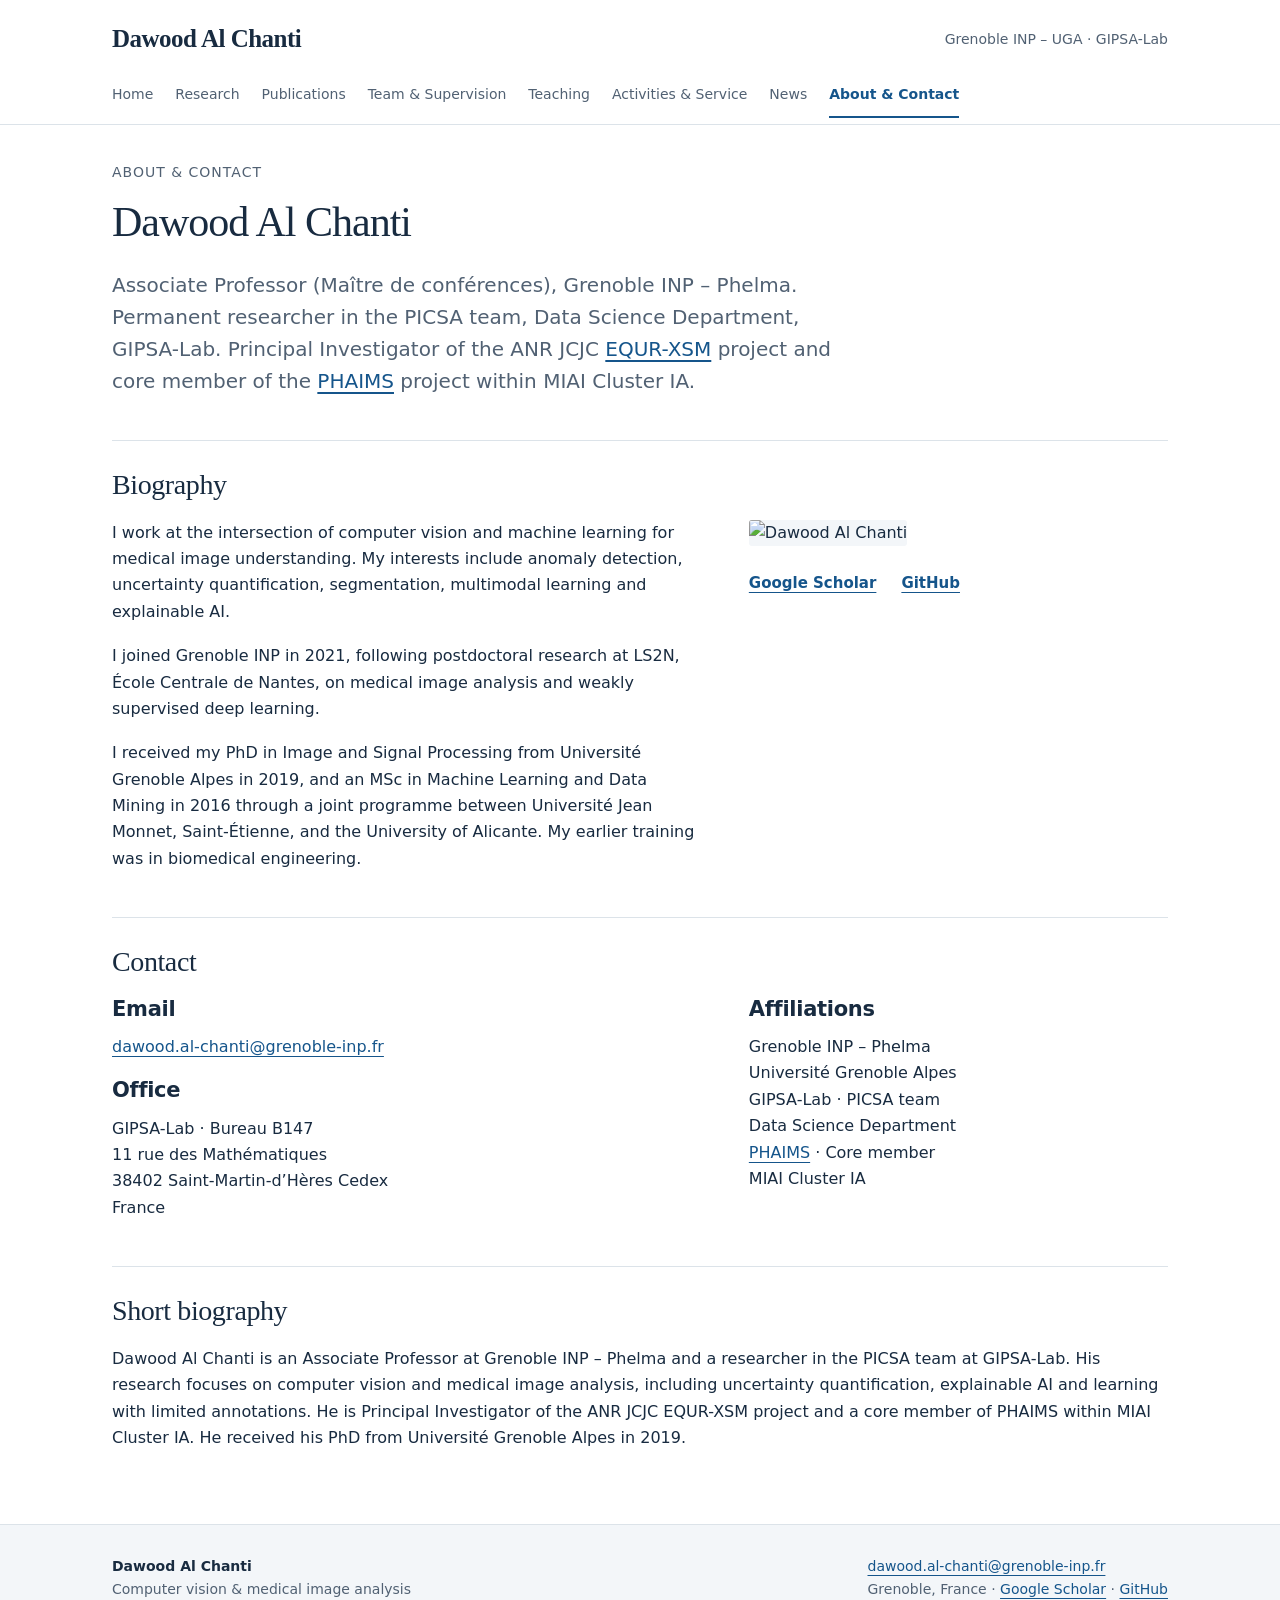
==== about.html @ 9ebe5f8f "Publish approved light academic design and improve access to papers and news" ====
<!doctype html>
<html lang="en"><head><meta charset="utf-8"><meta name="viewport" content="width=device-width,initial-scale=1"><title>About &amp; contact | Dawood Al Chanti</title><meta name="description" content="Biography and professional contact information for Dawood Al Chanti, Associate Professor at Grenoble INP – Phelma."><meta name="theme-color" content="#122439"><link rel="stylesheet" href="assets/style.css?v=20260922-1"><script type="application/ld+json">{"@context": "https://schema.org", "@type": "Person", "name": "Dawood Al Chanti", "jobTitle": "Associate Professor", "affiliation": {"@type": "Organization", "name": "Grenoble INP \u2013 Phelma / GIPSA-Lab"}, "sameAs": ["https://scholar.google.fr/citations?user=osXo54QAAAAJ&hl=en", "https://github.com/DawoodChanti"]}</script><link rel="canonical" href="https://dawoodchanti.github.io/about.html"></head><body><a class="skip" href="#main">Skip to content</a><header><div class="wrap mast"><a class="brand" href="index.html">Dawood Al Chanti</a><span class="affiliation">Grenoble INP – UGA · GIPSA-Lab</span></div><nav class="wrap main-nav" aria-label="Main navigation"><a href="index.html">Home</a><a href="research.html">Research</a><a href="publications.html">Publications</a><a href="people.html">Team &amp; Supervision</a><a href="teaching.html">Teaching</a><a href="service.html">Activities &amp; Service</a><a href="news.html">News</a><a href="about.html" aria-current="page">About &amp; Contact</a></nav></header><main tabindex="-1" id="main" class="wrap"><div class="page-head"><p class="eyebrow">About &amp; contact</p><h1>Dawood Al Chanti</h1><p class="lead">Associate Professor (Maître de conférences), Grenoble INP – Phelma. Permanent researcher in the PICSA team, Data Science Department, GIPSA-Lab. Principal Investigator of the ANR JCJC <a href="https://dawoodchanti.github.io/anr-jcjc-equr-xsm/index.html">EQUR-XSM</a> project and core member of the <a href="https://miai-cluster.univ-grenoble-alpes.fr/chairs-/phaims-physics-aware-ai-for-imaging-science-from-space-to-atoms-1641665.kjsp?RH=1697728359000">PHAIMS</a> project within MIAI Cluster IA.</p></div><section class="section"><div class="section-head"><h2>Biography</h2></div><div class="two-col"><div><p>I work at the intersection of computer vision and machine learning for medical image understanding. My interests include anomaly detection, uncertainty quantification, segmentation, multimodal learning and explainable AI.</p><p>I joined Grenoble INP in 2021, following postdoctoral research at LS2N, École Centrale de Nantes, on medical image analysis and weakly supervised deep learning.</p><p>I received my PhD in Image and Signal Processing from Université Grenoble Alpes in 2019, and an MSc in Machine Learning and Data Mining in 2016 through a joint programme between Université Jean Monnet, Saint-Étienne, and the University of Alicante. My earlier training was in biomedical engineering.</p></div><div><img class="portrait" src="assets/portrait.jpg" alt="Dawood Al Chanti" width="210" height="250"><div class="links"><a href="https://scholar.google.fr/citations?user=osXo54QAAAAJ&amp;hl=en">Google Scholar</a><a href="https://github.com/DawoodChanti">GitHub</a></div></div></div></section><section class="section"><div class="section-head"><h2>Contact</h2></div><div class="two-col"><div><h3>Email</h3><p><a href="mailto:dawood.al-chanti@grenoble-inp.fr">dawood.al-chanti@grenoble-inp.fr</a></p><h3>Office</h3><p>GIPSA-Lab · Bureau B147<br>11 rue des Mathématiques<br>38402 Saint-Martin-d’Hères Cedex<br>France</p></div><div><h3>Affiliations</h3><p>Grenoble INP – Phelma<br>Université Grenoble Alpes<br>GIPSA-Lab · PICSA team<br>Data Science Department<br><a href="https://miai-cluster.univ-grenoble-alpes.fr/chairs-/phaims-physics-aware-ai-for-imaging-science-from-space-to-atoms-1641665.kjsp?RH=1697728359000">PHAIMS</a> · Core member<br>MIAI Cluster IA</p></div></div></section><section class="section" id="short-bio"><div class="section-head"><h2>Short biography</h2></div><p>Dawood Al Chanti is an Associate Professor at Grenoble INP – Phelma and a researcher in the PICSA team at GIPSA-Lab. His research focuses on computer vision and medical image analysis, including uncertainty quantification, explainable AI and learning with limited annotations. He is Principal Investigator of the ANR JCJC EQUR-XSM project and a core member of PHAIMS within MIAI Cluster IA. He received his PhD from Université Grenoble Alpes in 2019.</p></section></main><footer><div class="wrap footer-inner"><div><strong>Dawood Al Chanti</strong><br>Computer vision &amp; medical image analysis</div><div><a href="mailto:dawood.al-chanti@grenoble-inp.fr">dawood.al-chanti@grenoble-inp.fr</a><br>Grenoble, France · <a href="https://scholar.google.fr/citations?user=osXo54QAAAAJ&amp;hl=en">Google Scholar</a> · <a href="https://github.com/DawoodChanti">GitHub</a></div></div></footer></body></html>
---- assets/style.css ----
:root{--ink:#122439;--muted:#526276;--accent:#075eab;--line:#dce3eb;--paper:#fff;--wash:#f3f6fa}*{box-sizing:border-box}html{scroll-behavior:smooth}body{margin:0;background:var(--paper);color:var(--ink);font:17px/1.65 system-ui,-apple-system,BlinkMacSystemFont,'Segoe UI',sans-serif}a{color:var(--accent);text-underline-offset:4px}a:hover{color:#003968}a:focus-visible,summary:focus-visible{outline:3px solid #e7a72c;outline-offset:5px}.skip{position:absolute;left:1rem;top:-100px;background:#fff;padding:1rem;z-index:20}.skip:focus{top:0}.wrap{max-width:1160px;margin:auto;padding:0 32px}header{border-bottom:1px solid var(--line)}.mast{padding-top:23px;padding-bottom:18px;display:flex;align-items:center;justify-content:space-between;gap:20px}.brand{color:var(--ink);text-decoration:none;font-size:20px;font-weight:750;letter-spacing:-.5px}.affiliation{font-size:14px;color:var(--muted)}nav{display:flex;flex-wrap:wrap;gap:4px 25px;padding-bottom:14px}nav a{font-size:15px;color:var(--muted);text-decoration:none;padding:6px 0;border-bottom:2px solid transparent}nav a[aria-current=page]{color:var(--accent);border-color:var(--accent);font-weight:650}main{min-height:70vh}.hero{padding:62px 0 50px;display:grid;grid-template-columns:1fr 220px;gap:60px;align-items:center}.eyebrow{font-size:13px;letter-spacing:1.7px;text-transform:uppercase;color:var(--accent);font-weight:750;margin:0 0 13px}h1,h2,h3{line-height:1.2}h1{font-size:clamp(36px,5vw,58px);letter-spacing:-2px;margin:0 0 22px;font-weight:650}h2{font-size:29px;letter-spacing:-.7px;margin:0 0 24px}h3{font-size:21px;letter-spacing:-.3px;margin:0 0 12px}p{margin:0 0 18px}.lead{font-size:20px;line-height:1.6;max-width:760px;color:var(--muted)}.portrait{width:210px;height:250px;object-fit:cover;object-position:center;border-radius:3px;background:var(--wash)}.links{display:flex;flex-wrap:wrap;gap:12px 25px;margin-top:25px}.links a{font-size:15px;font-weight:650}.section{padding:40px 0;border-top:1px solid var(--line)}.section-head{display:flex;justify-content:space-between;align-items:baseline;gap:24px}.section-head>a{font-size:15px;white-space:nowrap}.grid{display:grid;grid-template-columns:repeat(3,minmax(0,1fr));gap:22px}.card{border:1px solid var(--line);border-top:3px solid var(--accent);padding:25px;background:var(--paper)}.card p{color:var(--muted);font-size:16px}.meta{color:var(--muted);font-size:14px}.tag{font-size:12px;text-transform:uppercase;letter-spacing:.7px;color:var(--accent);font-weight:700;display:block;margin-bottom:12px}.news-row{display:grid;grid-template-columns:140px 1fr;gap:25px;padding:20px 0;border-bottom:1px solid var(--line)}.news-row time{font-size:14px;color:var(--muted)}.news-row p{margin:0}.page-head{padding:50px 0 32px;max-width:830px}.page-head h1{font-size:46px}.publication{padding:23px 0;border-bottom:1px solid var(--line);max-width:900px}.publication h3{font-size:20px;line-height:1.4}.publication p{margin:8px 0}.pub-links{display:flex;gap:22px;font-size:14px}.two-col{display:grid;grid-template-columns:1.4fr 1fr;gap:50px}.stack article{padding:22px 0;border-bottom:1px solid var(--line)}.stack article p:last-child{margin:0}.list-clean{padding-left:20px}.list-clean li{margin:10px 0}details{border-bottom:1px solid var(--line);padding:19px 0}summary{cursor:pointer;font-size:20px;font-weight:650}details>div{padding-top:20px}.note{padding:18px 22px;background:var(--wash);border-left:3px solid var(--accent);font-size:15px}.course{display:grid;grid-template-columns:1fr 160px;gap:24px;border-bottom:1px solid var(--line);padding:22px 0}.course h3{font-size:19px}.course p{margin:0}.course .meta{text-align:right}.soft{background:var(--wash)}footer{margin-top:55px;padding:30px 0;background:var(--ink);color:#d4dfeb;font-size:14px}footer a{color:#fff}.footer-inner{display:flex;justify-content:space-between;gap:25px}.archive-label{margin-top:35px;color:var(--muted)}@media(max-width:760px){.wrap{padding:0 21px}.mast{align-items:flex-start;flex-direction:column;gap:2px;padding-top:18px}.hero{padding-top:35px;grid-template-columns:1fr;gap:22px}.hero .portrait{width:120px;height:145px;grid-row:1}.grid,.two-col{grid-template-columns:1fr}.hero h1{letter-spacing:-1.2px}.page-head h1{font-size:37px}.section-head{align-items:flex-start}.news-row{grid-template-columns:1fr;gap:5px}.course{grid-template-columns:1fr;gap:8px}.course .meta{text-align:left}.footer-inner{flex-direction:column}nav{gap:2px 18px}h2{font-size:26px}}@media(prefers-reduced-motion:reduce){html{scroll-behavior:auto}}@media print{nav,.skip,footer{display:none}body{font-size:11pt}.hero{padding:20px 0}a{color:inherit}.card{break-inside:avoid}}

/* Readability and content hierarchy review, September 2026. */
.hero{padding:36px 0 32px;gap:42px;grid-template-columns:minmax(0,1fr) 195px}
.hero h1{font-size:clamp(32px,3.6vw,46px);letter-spacing:-1.25px;line-height:1.13;margin-bottom:18px}
.hero .lead{font-size:19px;max-width:735px}.hero-affiliation{font-size:15px;color:var(--muted)}
.portrait{width:190px;height:210px;object-fit:cover}.hero .links{margin-top:18px}
.page-head{padding:36px 0 25px}.page-head h1{font-size:clamp(32px,4vw,42px);letter-spacing:-1px}
.section{padding:32px 0}.section-head{flex-wrap:wrap;gap:8px 20px}.section-head h2{margin-bottom:20px}
.main-nav a{min-height:44px;display:inline-flex;align-items:center}.main-nav{gap:0 24px;padding-bottom:6px}
.tag{font-size:14px;letter-spacing:.45px;line-height:1.45}.role-label{display:block;font-size:14px;color:var(--muted);font-weight:600;margin:-4px 0 14px}
.card{padding:22px}.card h3{font-size:23px}.card p{line-height:1.6}.card .meta{font-size:14px}
.highlights{display:grid;grid-template-columns:repeat(3,minmax(0,1fr));gap:26px}
.highlights article{padding:4px 0 4px 18px;border-left:3px solid var(--line)}.highlights h3{font-size:19px;line-height:1.3}
.highlights p{font-size:16px;color:var(--muted)}.highlights a{font-size:15px;font-weight:650}.highlights .recognition{border-color:#9a6200}.recognition .tag{color:#805000}
.pub-meta{display:block;font-size:14px;line-height:1.6;color:var(--muted);margin-bottom:10px}
.award-label,.status-label{display:inline-block;background:#eef4fb;color:#174f85;font-size:14px;line-height:1.5;padding:4px 9px;margin-bottom:12px}
.award-label{background:#fff4dd;color:#704700}.publication h3{font-size:20px;line-height:1.45}.publication{padding:21px 0}
.page-nav{display:flex;flex-wrap:wrap;gap:4px 20px;padding:12px 0 18px;align-items:center}
.page-nav span{font-size:14px;color:var(--muted)}.page-nav a{font-size:15px;min-height:40px;display:inline-flex;align-items:center}
.page-nav a:hover,.page-nav a:focus{border-bottom-color:var(--accent)}
.news-row{padding:17px 0;gap:22px}.news-row .tag{margin-bottom:6px}.news-row p{line-height:1.65}
section[id],article[id]{scroll-margin-top:24px}main:focus{outline:none}
.summary,summary{min-height:44px}details{padding:14px 0}summary{font-size:18px;padding:6px 0}
p,a,h1,h2,h3,li{overflow-wrap:break-word}.grid>*,.two-col>*,.hero>*,.highlights>*{min-width:0}
@media(max-width:850px){.highlights{grid-template-columns:1fr;gap:20px}.grid{gap:14px}.card{padding:17px}}
@media(max-width:760px){.hero{grid-template-columns:1fr 110px;gap:20px;padding-top:28px}.hero .portrait{width:110px;height:125px;grid-row:auto;align-self:start}.hero h1{font-size:32px}.hero .lead{font-size:18px}.grid,.two-col{grid-template-columns:1fr}.main-nav{gap:0 18px}.main-nav a{font-size:15px}.page-head{padding-top:28px}.section{padding:27px 0}.section-head>a{white-space:normal}.news-row{grid-template-columns:1fr;gap:5px}.card .tag{font-size:14px}.course{gap:8px}.portrait{width:150px;height:165px}.footer-inner a{overflow-wrap:anywhere}}
@media(max-width:450px){.hero{grid-template-columns:1fr}.hero .portrait{grid-row:1;width:95px;height:105px}.wrap{padding-left:18px;padding-right:18px}.hero h1{font-size:32px}.main-nav{gap:0 16px}.main-nav a{font-size:14px}.page-nav{gap:0 16px}.section-head h2{margin-bottom:14px}h2{font-size:25px}}

/* Consistent project alignment and compact academic activity headings. */
.card>.tag{min-height:2.9em}.pub-links{flex-wrap:wrap}.news-row h3{font-size:18px;line-height:1.4;margin:0 0 8px}.contribution{color:var(--muted);font-size:16px}.highlights [lang=fr]{font-size:15px;line-height:1.5} @media(max-width:760px){.card>.tag{min-height:0}}


/* Approved academic preview: light appearance, September 2026. */
:root{color-scheme:light;--ink:#182b40;--muted:#516173;--accent:#15558b;--line:#dce3e9;--paper:#fff;--wash:#f3f6f9}
body{font-size:16px;background:#fff;color:var(--ink)}
.wrap{max-width:1120px}.brand{font:600 25px/1.3 Georgia,serif;letter-spacing:-.5px}
h1,h2{font-family:Georgia,serif;font-weight:500}.hero h1{font-size:clamp(32px,4vw,44px);line-height:1.16;letter-spacing:-1px}.hero h1 br{display:none}
h2{font-size:28px;letter-spacing:-.4px}.hero .lead{font-size:18px}.eyebrow{color:var(--muted);font-size:14px;font-weight:500;letter-spacing:1px}
.hero-affiliation strong{display:inline-block;margin-top:10px;border-left:3px solid var(--accent);padding-left:12px;color:var(--ink)}
.hero{padding:38px 0 32px}.hero .links a{font-size:14px;font-weight:500}.main-nav a{font-size:14px}.main-nav{gap:0 22px}
.section{padding:27px 0}.section-head h2{margin-bottom:18px}.section-head>a{font-size:14px}
.grid{gap:18px}.card{background:var(--wash);border:1px solid var(--line);border-radius:4px;padding:22px;display:flex;flex-direction:column}
.card h3{font:500 25px/1.3 Georgia,serif}.card h3 a{text-decoration:none}.card h3 a:hover{text-decoration:underline}.card p{flex:1;color:var(--ink);font-size:16px}.card .tag{font-size:14px;text-transform:none;letter-spacing:0;color:var(--muted)}.card .role-label{color:var(--accent);font-size:14px}
.publication{max-width:none;padding:20px 0}.publication h3{font-size:18px}.publication h3 a{text-decoration:none}.publication h3 a:hover{text-decoration:underline}.publication .meta strong{color:var(--ink)}
.pub-links{gap:8px 12px;margin-top:12px}.pub-links a{display:inline-flex;align-items:center;min-height:40px;padding:4px 13px;border:1px solid var(--line);border-radius:3px;text-decoration:none}.pub-links a:hover{background:var(--wash);border-color:var(--accent)}
.highlights article{border-left:0;border-top:2px solid var(--line);padding:15px 0 0}.highlights .recognition{border-color:var(--line)}.recognition .tag{color:var(--muted)}.highlights .tag{font-size:14px;text-transform:none;letter-spacing:0}.highlights h3{font-size:18px}.highlights p{font-size:16px}.highlights a{font-size:14px}
#news .news-row{padding:12px 0;font-size:16px}.news-row time{font-size:14px}
footer{background:var(--wash);color:var(--muted);border-top:1px solid var(--line);margin-top:28px}footer a{color:var(--accent)}footer strong{color:var(--ink)}
@media(max-width:850px){.grid{grid-template-columns:1fr}.card>.tag{min-height:0}.highlights{gap:20px}}
@media(max-width:760px){.hero h1{font-size:32px}.hero .lead{font-size:17px}.main-nav{gap:0 18px}.section{padding:24px 0}.card{padding:20px}h2{font-size:26px}}
@media print{body{font-size:11pt}.card{background:white}.pub-links a{border:none;padding:0}}
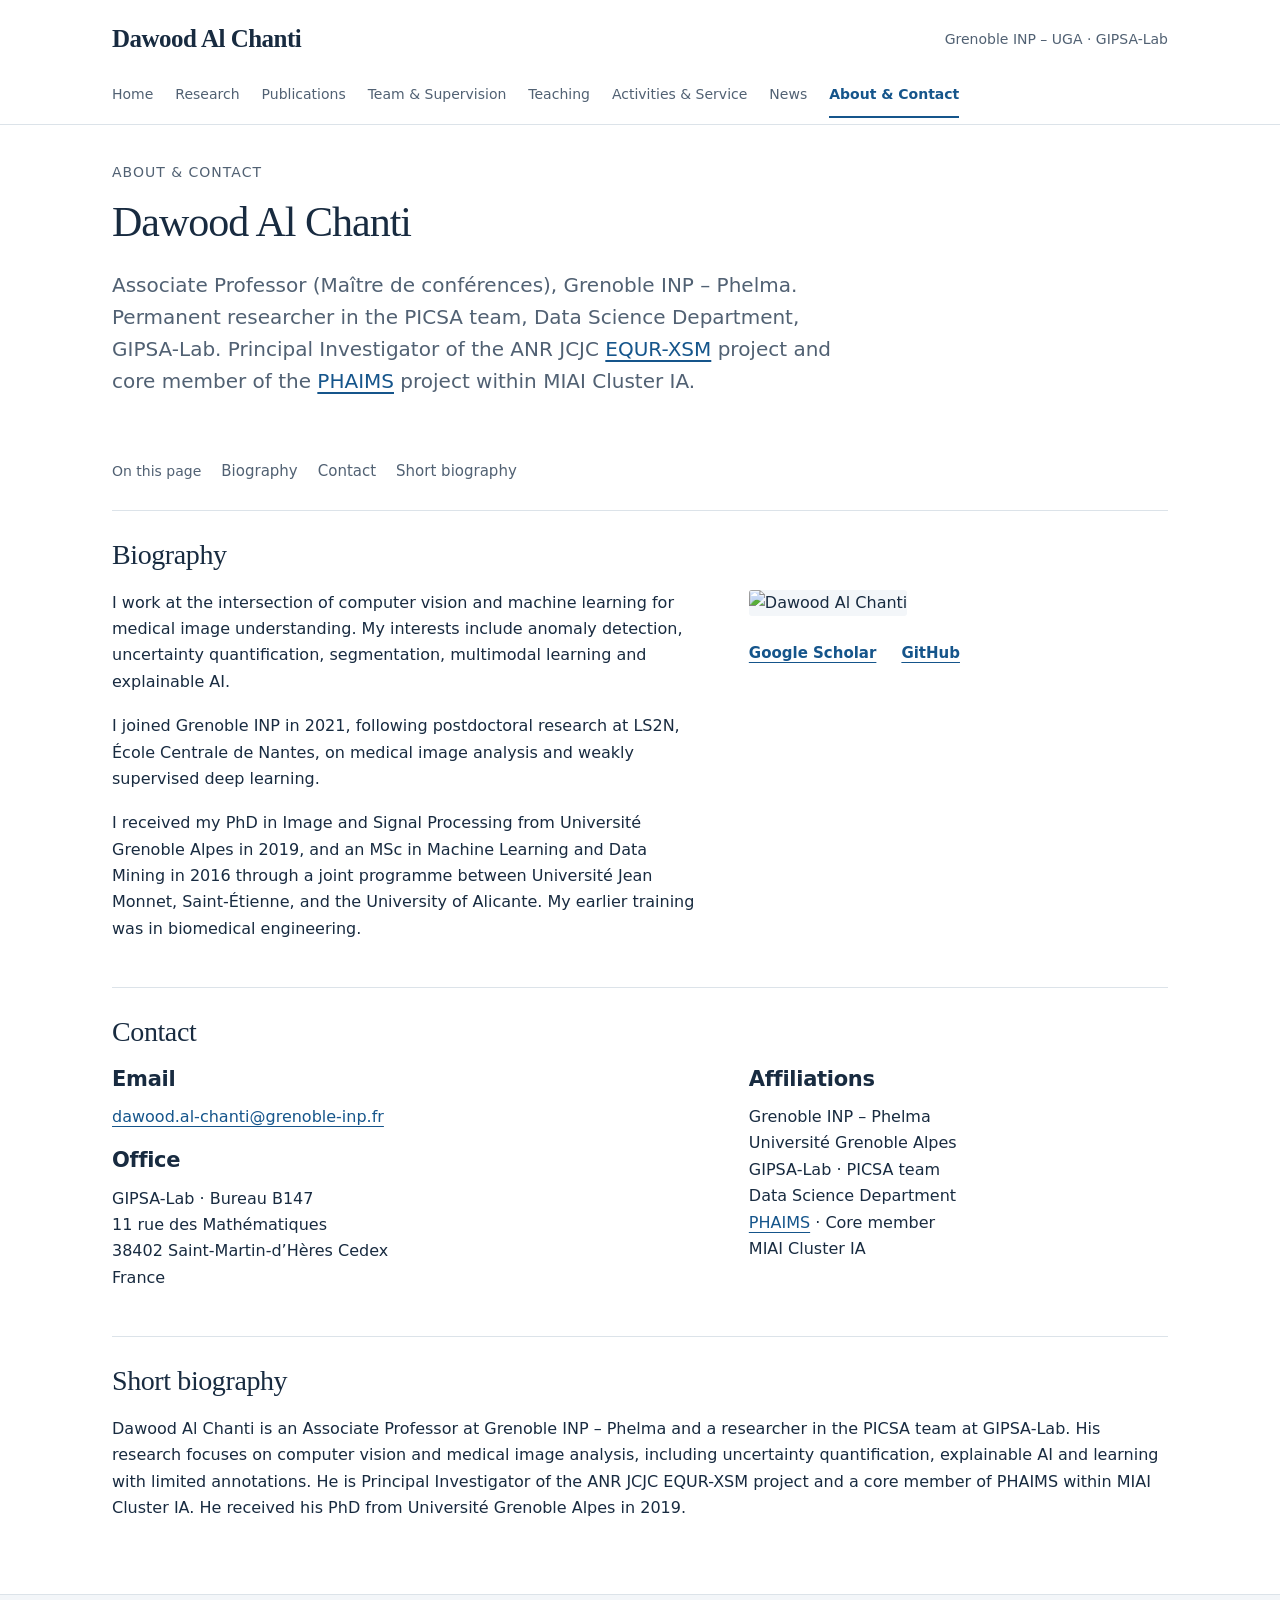
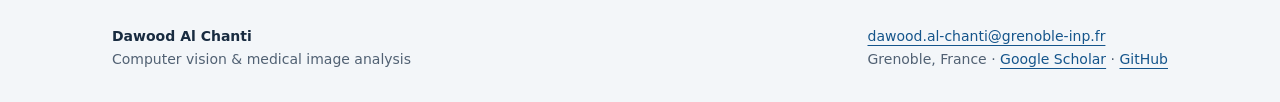
==== commit 035391e8: "Improve homepage priorities and About navigation" ====
--- a/about.html
+++ b/about.html
@@ -1,2 +1,2 @@
 <!doctype html>
-<html lang="en"><head><meta charset="utf-8"><meta name="viewport" content="width=device-width,initial-scale=1"><title>About &amp; contact | Dawood Al Chanti</title><meta name="description" content="Biography and professional contact information for Dawood Al Chanti, Associate Professor at Grenoble INP – Phelma."><meta name="theme-color" content="#122439"><link rel="stylesheet" href="assets/style.css?v=20260922-1"><script type="application/ld+json">{"@context": "https://schema.org", "@type": "Person", "name": "Dawood Al Chanti", "jobTitle": "Associate Professor", "affiliation": {"@type": "Organization", "name": "Grenoble INP \u2013 Phelma / GIPSA-Lab"}, "sameAs": ["https://scholar.google.fr/citations?user=osXo54QAAAAJ&hl=en", "https://github.com/DawoodChanti"]}</script><link rel="canonical" href="https://dawoodchanti.github.io/about.html"></head><body><a class="skip" href="#main">Skip to content</a><header><div class="wrap mast"><a class="brand" href="index.html">Dawood Al Chanti</a><span class="affiliation">Grenoble INP – UGA · GIPSA-Lab</span></div><nav class="wrap main-nav" aria-label="Main navigation"><a href="index.html">Home</a><a href="research.html">Research</a><a href="publications.html">Publications</a><a href="people.html">Team &amp; Supervision</a><a href="teaching.html">Teaching</a><a href="service.html">Activities &amp; Service</a><a href="news.html">News</a><a href="about.html" aria-current="page">About &amp; Contact</a></nav></header><main tabindex="-1" id="main" class="wrap"><div class="page-head"><p class="eyebrow">About &amp; contact</p><h1>Dawood Al Chanti</h1><p class="lead">Associate Professor (Maître de conférences), Grenoble INP – Phelma. Permanent researcher in the PICSA team, Data Science Department, GIPSA-Lab. Principal Investigator of the ANR JCJC <a href="https://dawoodchanti.github.io/anr-jcjc-equr-xsm/index.html">EQUR-XSM</a> project and core member of the <a href="https://miai-cluster.univ-grenoble-alpes.fr/chairs-/phaims-physics-aware-ai-for-imaging-science-from-space-to-atoms-1641665.kjsp?RH=1697728359000">PHAIMS</a> project within MIAI Cluster IA.</p></div><section class="section"><div class="section-head"><h2>Biography</h2></div><div class="two-col"><div><p>I work at the intersection of computer vision and machine learning for medical image understanding. My interests include anomaly detection, uncertainty quantification, segmentation, multimodal learning and explainable AI.</p><p>I joined Grenoble INP in 2021, following postdoctoral research at LS2N, École Centrale de Nantes, on medical image analysis and weakly supervised deep learning.</p><p>I received my PhD in Image and Signal Processing from Université Grenoble Alpes in 2019, and an MSc in Machine Learning and Data Mining in 2016 through a joint programme between Université Jean Monnet, Saint-Étienne, and the University of Alicante. My earlier training was in biomedical engineering.</p></div><div><img class="portrait" src="assets/portrait.jpg" alt="Dawood Al Chanti" width="210" height="250"><div class="links"><a href="https://scholar.google.fr/citations?user=osXo54QAAAAJ&amp;hl=en">Google Scholar</a><a href="https://github.com/DawoodChanti">GitHub</a></div></div></div></section><section class="section"><div class="section-head"><h2>Contact</h2></div><div class="two-col"><div><h3>Email</h3><p><a href="mailto:dawood.al-chanti@grenoble-inp.fr">dawood.al-chanti@grenoble-inp.fr</a></p><h3>Office</h3><p>GIPSA-Lab · Bureau B147<br>11 rue des Mathématiques<br>38402 Saint-Martin-d’Hères Cedex<br>France</p></div><div><h3>Affiliations</h3><p>Grenoble INP – Phelma<br>Université Grenoble Alpes<br>GIPSA-Lab · PICSA team<br>Data Science Department<br><a href="https://miai-cluster.univ-grenoble-alpes.fr/chairs-/phaims-physics-aware-ai-for-imaging-science-from-space-to-atoms-1641665.kjsp?RH=1697728359000">PHAIMS</a> · Core member<br>MIAI Cluster IA</p></div></div></section><section class="section" id="short-bio"><div class="section-head"><h2>Short biography</h2></div><p>Dawood Al Chanti is an Associate Professor at Grenoble INP – Phelma and a researcher in the PICSA team at GIPSA-Lab. His research focuses on computer vision and medical image analysis, including uncertainty quantification, explainable AI and learning with limited annotations. He is Principal Investigator of the ANR JCJC EQUR-XSM project and a core member of PHAIMS within MIAI Cluster IA. He received his PhD from Université Grenoble Alpes in 2019.</p></section></main><footer><div class="wrap footer-inner"><div><strong>Dawood Al Chanti</strong><br>Computer vision &amp; medical image analysis</div><div><a href="mailto:dawood.al-chanti@grenoble-inp.fr">dawood.al-chanti@grenoble-inp.fr</a><br>Grenoble, France · <a href="https://scholar.google.fr/citations?user=osXo54QAAAAJ&amp;hl=en">Google Scholar</a> · <a href="https://github.com/DawoodChanti">GitHub</a></div></div></footer></body></html>+<html lang="en"><head><meta charset="utf-8"><meta name="viewport" content="width=device-width,initial-scale=1"><title>About &amp; contact | Dawood Al Chanti</title><meta name="description" content="Biography and professional contact information for Dawood Al Chanti, Associate Professor at Grenoble INP – Phelma."><meta name="theme-color" content="#122439"><link rel="stylesheet" href="assets/style.css?v=20260922-1"><script type="application/ld+json">{"@context": "https://schema.org", "@type": "Person", "name": "Dawood Al Chanti", "jobTitle": "Associate Professor", "affiliation": {"@type": "Organization", "name": "Grenoble INP \u2013 Phelma / GIPSA-Lab"}, "sameAs": ["https://scholar.google.fr/citations?user=osXo54QAAAAJ&hl=en", "https://github.com/DawoodChanti"]}</script><link rel="canonical" href="https://dawoodchanti.github.io/about.html"></head><body><a class="skip" href="#main">Skip to content</a><header><div class="wrap mast"><a class="brand" href="index.html">Dawood Al Chanti</a><span class="affiliation">Grenoble INP – UGA · GIPSA-Lab</span></div><nav class="wrap main-nav" aria-label="Main navigation"><a href="index.html">Home</a><a href="research.html">Research</a><a href="publications.html">Publications</a><a href="people.html">Team &amp; Supervision</a><a href="teaching.html">Teaching</a><a href="service.html">Activities &amp; Service</a><a href="news.html">News</a><a href="about.html" aria-current="page">About &amp; Contact</a></nav></header><main tabindex="-1" id="main" class="wrap"><div class="page-head"><p class="eyebrow">About &amp; contact</p><h1>Dawood Al Chanti</h1><p class="lead">Associate Professor (Maître de conférences), Grenoble INP – Phelma. Permanent researcher in the PICSA team, Data Science Department, GIPSA-Lab. Principal Investigator of the ANR JCJC <a href="https://dawoodchanti.github.io/anr-jcjc-equr-xsm/index.html">EQUR-XSM</a> project and core member of the <a href="https://miai-cluster.univ-grenoble-alpes.fr/chairs-/phaims-physics-aware-ai-for-imaging-science-from-space-to-atoms-1641665.kjsp?RH=1697728359000">PHAIMS</a> project within MIAI Cluster IA.</p></div><nav class="page-nav" aria-label="On this page"><span>On this page</span><a href="#biography">Biography</a><a href="#contact">Contact</a><a href="#short-bio">Short biography</a></nav><section class="section" id="biography"><div class="section-head"><h2>Biography</h2></div><div class="two-col"><div><p>I work at the intersection of computer vision and machine learning for medical image understanding. My interests include anomaly detection, uncertainty quantification, segmentation, multimodal learning and explainable AI.</p><p>I joined Grenoble INP in 2021, following postdoctoral research at LS2N, École Centrale de Nantes, on medical image analysis and weakly supervised deep learning.</p><p>I received my PhD in Image and Signal Processing from Université Grenoble Alpes in 2019, and an MSc in Machine Learning and Data Mining in 2016 through a joint programme between Université Jean Monnet, Saint-Étienne, and the University of Alicante. My earlier training was in biomedical engineering.</p></div><div><img class="portrait" src="assets/portrait.jpg" alt="Dawood Al Chanti" width="210" height="250"><div class="links"><a href="https://scholar.google.fr/citations?user=osXo54QAAAAJ&amp;hl=en">Google Scholar</a><a href="https://github.com/DawoodChanti">GitHub</a></div></div></div></section><section class="section" id="contact"><div class="section-head"><h2>Contact</h2></div><div class="two-col"><div><h3>Email</h3><p><a href="mailto:dawood.al-chanti@grenoble-inp.fr">dawood.al-chanti@grenoble-inp.fr</a></p><h3>Office</h3><p>GIPSA-Lab · Bureau B147<br>11 rue des Mathématiques<br>38402 Saint-Martin-d’Hères Cedex<br>France</p></div><div><h3>Affiliations</h3><p>Grenoble INP – Phelma<br>Université Grenoble Alpes<br>GIPSA-Lab · PICSA team<br>Data Science Department<br><a href="https://miai-cluster.univ-grenoble-alpes.fr/chairs-/phaims-physics-aware-ai-for-imaging-science-from-space-to-atoms-1641665.kjsp?RH=1697728359000">PHAIMS</a> · Core member<br>MIAI Cluster IA</p></div></div></section><section class="section" id="short-bio"><div class="section-head"><h2>Short biography</h2></div><p>Dawood Al Chanti is an Associate Professor at Grenoble INP – Phelma and a researcher in the PICSA team at GIPSA-Lab. His research focuses on computer vision and medical image analysis, including uncertainty quantification, explainable AI and learning with limited annotations. He is Principal Investigator of the ANR JCJC EQUR-XSM project and a core member of PHAIMS within MIAI Cluster IA. He received his PhD from Université Grenoble Alpes in 2019.</p></section></main><footer><div class="wrap footer-inner"><div><strong>Dawood Al Chanti</strong><br>Computer vision &amp; medical image analysis</div><div><a href="mailto:dawood.al-chanti@grenoble-inp.fr">dawood.al-chanti@grenoble-inp.fr</a><br>Grenoble, France · <a href="https://scholar.google.fr/citations?user=osXo54QAAAAJ&amp;hl=en">Google Scholar</a> · <a href="https://github.com/DawoodChanti">GitHub</a></div></div></footer></body></html>
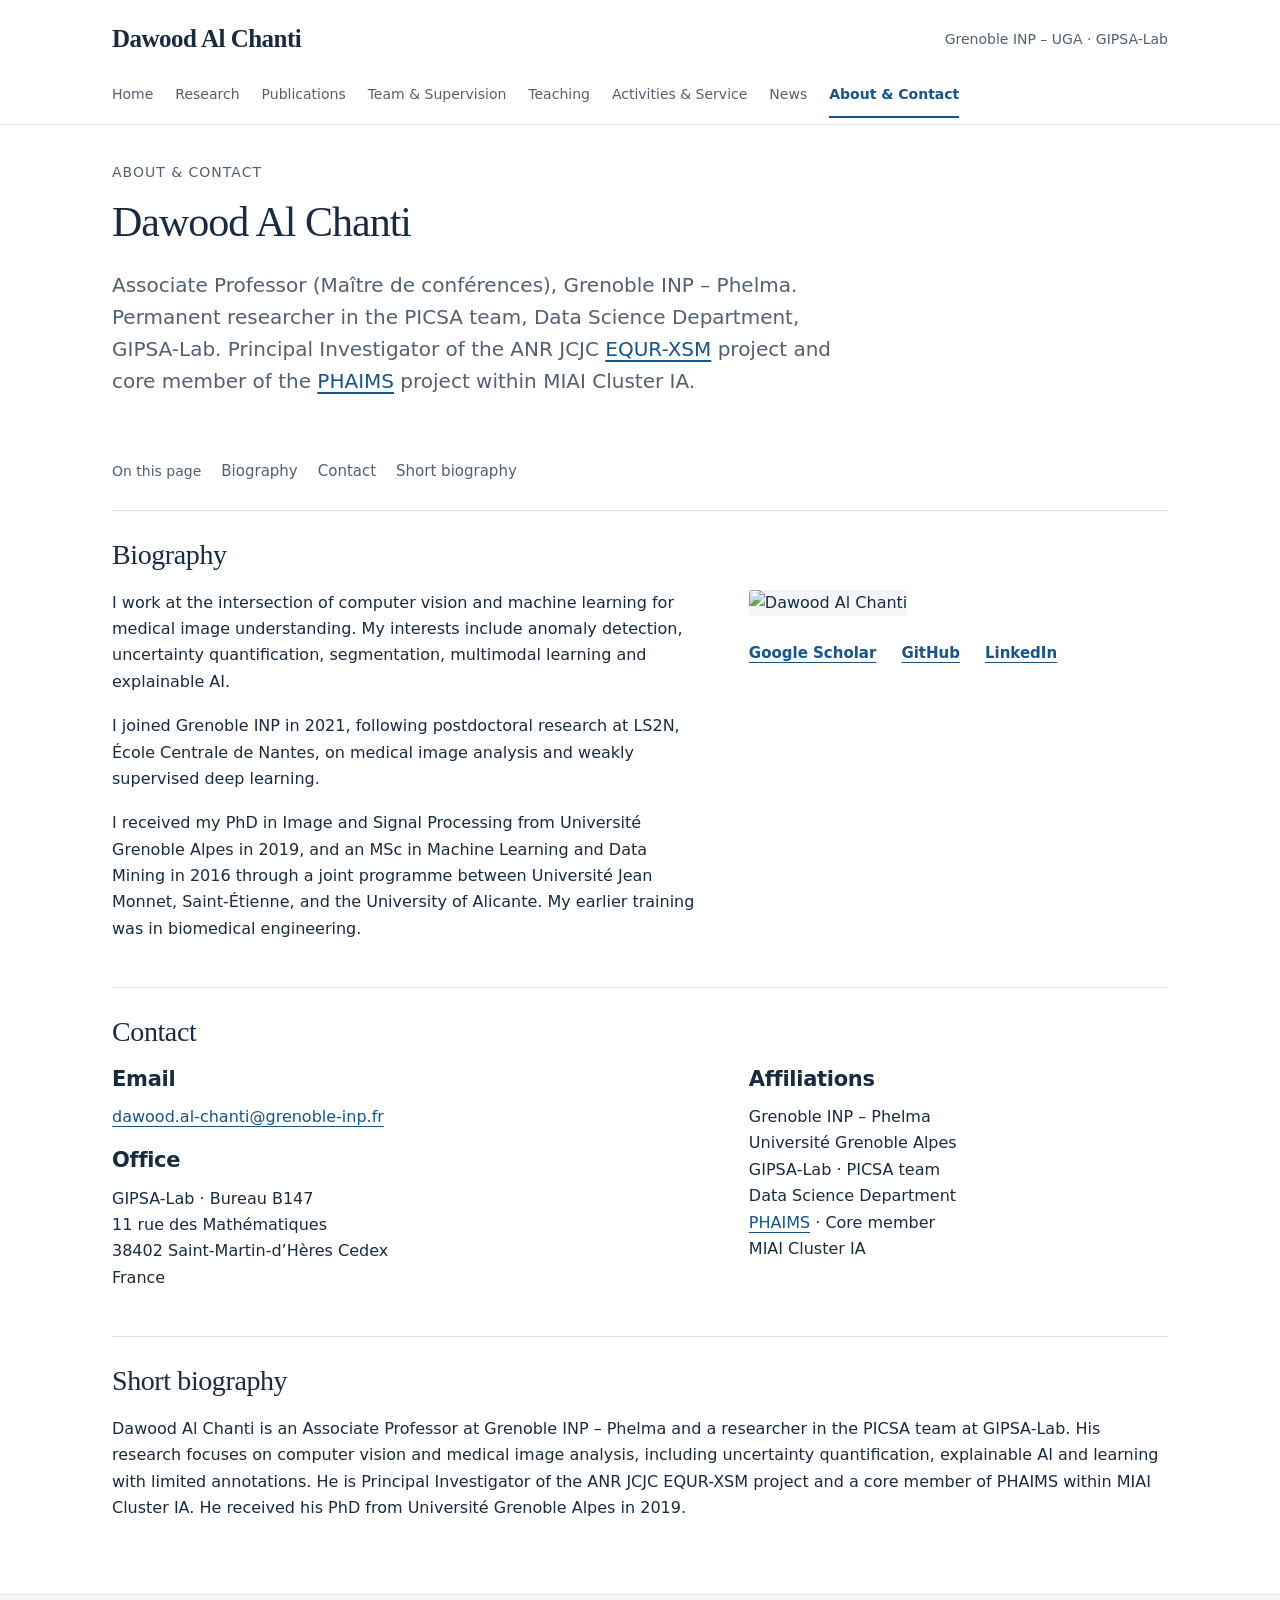
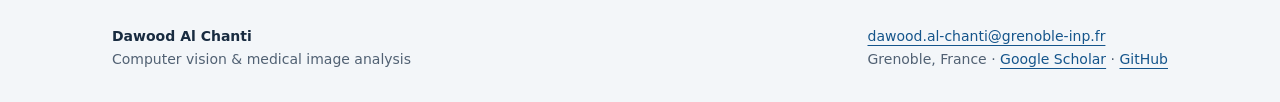
==== commit a4d6b0e2: "Add LinkedIn profile link to homepage and About page" ====
--- a/about.html
+++ b/about.html
@@ -1,2 +1,2 @@
 <!doctype html>
-<html lang="en"><head><meta charset="utf-8"><meta name="viewport" content="width=device-width,initial-scale=1"><title>About &amp; contact | Dawood Al Chanti</title><meta name="description" content="Biography and professional contact information for Dawood Al Chanti, Associate Professor at Grenoble INP – Phelma."><meta name="theme-color" content="#122439"><link rel="stylesheet" href="assets/style.css?v=20260922-1"><script type="application/ld+json">{"@context": "https://schema.org", "@type": "Person", "name": "Dawood Al Chanti", "jobTitle": "Associate Professor", "affiliation": {"@type": "Organization", "name": "Grenoble INP \u2013 Phelma / GIPSA-Lab"}, "sameAs": ["https://scholar.google.fr/citations?user=osXo54QAAAAJ&hl=en", "https://github.com/DawoodChanti"]}</script><link rel="canonical" href="https://dawoodchanti.github.io/about.html"></head><body><a class="skip" href="#main">Skip to content</a><header><div class="wrap mast"><a class="brand" href="index.html">Dawood Al Chanti</a><span class="affiliation">Grenoble INP – UGA · GIPSA-Lab</span></div><nav class="wrap main-nav" aria-label="Main navigation"><a href="index.html">Home</a><a href="research.html">Research</a><a href="publications.html">Publications</a><a href="people.html">Team &amp; Supervision</a><a href="teaching.html">Teaching</a><a href="service.html">Activities &amp; Service</a><a href="news.html">News</a><a href="about.html" aria-current="page">About &amp; Contact</a></nav></header><main tabindex="-1" id="main" class="wrap"><div class="page-head"><p class="eyebrow">About &amp; contact</p><h1>Dawood Al Chanti</h1><p class="lead">Associate Professor (Maître de conférences), Grenoble INP – Phelma. Permanent researcher in the PICSA team, Data Science Department, GIPSA-Lab. Principal Investigator of the ANR JCJC <a href="https://dawoodchanti.github.io/anr-jcjc-equr-xsm/index.html">EQUR-XSM</a> project and core member of the <a href="https://miai-cluster.univ-grenoble-alpes.fr/chairs-/phaims-physics-aware-ai-for-imaging-science-from-space-to-atoms-1641665.kjsp?RH=1697728359000">PHAIMS</a> project within MIAI Cluster IA.</p></div><nav class="page-nav" aria-label="On this page"><span>On this page</span><a href="#biography">Biography</a><a href="#contact">Contact</a><a href="#short-bio">Short biography</a></nav><section class="section" id="biography"><div class="section-head"><h2>Biography</h2></div><div class="two-col"><div><p>I work at the intersection of computer vision and machine learning for medical image understanding. My interests include anomaly detection, uncertainty quantification, segmentation, multimodal learning and explainable AI.</p><p>I joined Grenoble INP in 2021, following postdoctoral research at LS2N, École Centrale de Nantes, on medical image analysis and weakly supervised deep learning.</p><p>I received my PhD in Image and Signal Processing from Université Grenoble Alpes in 2019, and an MSc in Machine Learning and Data Mining in 2016 through a joint programme between Université Jean Monnet, Saint-Étienne, and the University of Alicante. My earlier training was in biomedical engineering.</p></div><div><img class="portrait" src="assets/portrait.jpg" alt="Dawood Al Chanti" width="210" height="250"><div class="links"><a href="https://scholar.google.fr/citations?user=osXo54QAAAAJ&amp;hl=en">Google Scholar</a><a href="https://github.com/DawoodChanti">GitHub</a></div></div></div></section><section class="section" id="contact"><div class="section-head"><h2>Contact</h2></div><div class="two-col"><div><h3>Email</h3><p><a href="mailto:dawood.al-chanti@grenoble-inp.fr">dawood.al-chanti@grenoble-inp.fr</a></p><h3>Office</h3><p>GIPSA-Lab · Bureau B147<br>11 rue des Mathématiques<br>38402 Saint-Martin-d’Hères Cedex<br>France</p></div><div><h3>Affiliations</h3><p>Grenoble INP – Phelma<br>Université Grenoble Alpes<br>GIPSA-Lab · PICSA team<br>Data Science Department<br><a href="https://miai-cluster.univ-grenoble-alpes.fr/chairs-/phaims-physics-aware-ai-for-imaging-science-from-space-to-atoms-1641665.kjsp?RH=1697728359000">PHAIMS</a> · Core member<br>MIAI Cluster IA</p></div></div></section><section class="section" id="short-bio"><div class="section-head"><h2>Short biography</h2></div><p>Dawood Al Chanti is an Associate Professor at Grenoble INP – Phelma and a researcher in the PICSA team at GIPSA-Lab. His research focuses on computer vision and medical image analysis, including uncertainty quantification, explainable AI and learning with limited annotations. He is Principal Investigator of the ANR JCJC EQUR-XSM project and a core member of PHAIMS within MIAI Cluster IA. He received his PhD from Université Grenoble Alpes in 2019.</p></section></main><footer><div class="wrap footer-inner"><div><strong>Dawood Al Chanti</strong><br>Computer vision &amp; medical image analysis</div><div><a href="mailto:dawood.al-chanti@grenoble-inp.fr">dawood.al-chanti@grenoble-inp.fr</a><br>Grenoble, France · <a href="https://scholar.google.fr/citations?user=osXo54QAAAAJ&amp;hl=en">Google Scholar</a> · <a href="https://github.com/DawoodChanti">GitHub</a></div></div></footer></body></html>+<html lang="en"><head><meta charset="utf-8"><meta name="viewport" content="width=device-width,initial-scale=1"><title>About &amp; contact | Dawood Al Chanti</title><meta name="description" content="Biography and professional contact information for Dawood Al Chanti, Associate Professor at Grenoble INP – Phelma."><meta name="theme-color" content="#122439"><link rel="stylesheet" href="assets/style.css?v=20260922-1"><script type="application/ld+json">{"@context": "https://schema.org", "@type": "Person", "name": "Dawood Al Chanti", "jobTitle": "Associate Professor", "affiliation": {"@type": "Organization", "name": "Grenoble INP \u2013 Phelma / GIPSA-Lab"}, "sameAs": ["https://scholar.google.fr/citations?user=osXo54QAAAAJ&hl=en", "https://github.com/DawoodChanti", "https://www.linkedin.com/in/dawood-a-1231b355"]}</script><link rel="canonical" href="https://dawoodchanti.github.io/about.html"></head><body><a class="skip" href="#main">Skip to content</a><header><div class="wrap mast"><a class="brand" href="index.html">Dawood Al Chanti</a><span class="affiliation">Grenoble INP – UGA · GIPSA-Lab</span></div><nav class="wrap main-nav" aria-label="Main navigation"><a href="index.html">Home</a><a href="research.html">Research</a><a href="publications.html">Publications</a><a href="people.html">Team &amp; Supervision</a><a href="teaching.html">Teaching</a><a href="service.html">Activities &amp; Service</a><a href="news.html">News</a><a href="about.html" aria-current="page">About &amp; Contact</a></nav></header><main tabindex="-1" id="main" class="wrap"><div class="page-head"><p class="eyebrow">About &amp; contact</p><h1>Dawood Al Chanti</h1><p class="lead">Associate Professor (Maître de conférences), Grenoble INP – Phelma. Permanent researcher in the PICSA team, Data Science Department, GIPSA-Lab. Principal Investigator of the ANR JCJC <a href="https://dawoodchanti.github.io/anr-jcjc-equr-xsm/index.html">EQUR-XSM</a> project and core member of the <a href="https://miai-cluster.univ-grenoble-alpes.fr/chairs-/phaims-physics-aware-ai-for-imaging-science-from-space-to-atoms-1641665.kjsp?RH=1697728359000">PHAIMS</a> project within MIAI Cluster IA.</p></div><nav class="page-nav" aria-label="On this page"><span>On this page</span><a href="#biography">Biography</a><a href="#contact">Contact</a><a href="#short-bio">Short biography</a></nav><section class="section" id="biography"><div class="section-head"><h2>Biography</h2></div><div class="two-col"><div><p>I work at the intersection of computer vision and machine learning for medical image understanding. My interests include anomaly detection, uncertainty quantification, segmentation, multimodal learning and explainable AI.</p><p>I joined Grenoble INP in 2021, following postdoctoral research at LS2N, École Centrale de Nantes, on medical image analysis and weakly supervised deep learning.</p><p>I received my PhD in Image and Signal Processing from Université Grenoble Alpes in 2019, and an MSc in Machine Learning and Data Mining in 2016 through a joint programme between Université Jean Monnet, Saint-Étienne, and the University of Alicante. My earlier training was in biomedical engineering.</p></div><div><img class="portrait" src="assets/portrait.jpg" alt="Dawood Al Chanti" width="210" height="250"><div class="links"><a href="https://scholar.google.fr/citations?user=osXo54QAAAAJ&amp;hl=en">Google Scholar</a><a href="https://github.com/DawoodChanti">GitHub</a><a href="https://www.linkedin.com/in/dawood-a-1231b355">LinkedIn</a></div></div></div></section><section class="section" id="contact"><div class="section-head"><h2>Contact</h2></div><div class="two-col"><div><h3>Email</h3><p><a href="mailto:dawood.al-chanti@grenoble-inp.fr">dawood.al-chanti@grenoble-inp.fr</a></p><h3>Office</h3><p>GIPSA-Lab · Bureau B147<br>11 rue des Mathématiques<br>38402 Saint-Martin-d’Hères Cedex<br>France</p></div><div><h3>Affiliations</h3><p>Grenoble INP – Phelma<br>Université Grenoble Alpes<br>GIPSA-Lab · PICSA team<br>Data Science Department<br><a href="https://miai-cluster.univ-grenoble-alpes.fr/chairs-/phaims-physics-aware-ai-for-imaging-science-from-space-to-atoms-1641665.kjsp?RH=1697728359000">PHAIMS</a> · Core member<br>MIAI Cluster IA</p></div></div></section><section class="section" id="short-bio"><div class="section-head"><h2>Short biography</h2></div><p>Dawood Al Chanti is an Associate Professor at Grenoble INP – Phelma and a researcher in the PICSA team at GIPSA-Lab. His research focuses on computer vision and medical image analysis, including uncertainty quantification, explainable AI and learning with limited annotations. He is Principal Investigator of the ANR JCJC EQUR-XSM project and a core member of PHAIMS within MIAI Cluster IA. He received his PhD from Université Grenoble Alpes in 2019.</p></section></main><footer><div class="wrap footer-inner"><div><strong>Dawood Al Chanti</strong><br>Computer vision &amp; medical image analysis</div><div><a href="mailto:dawood.al-chanti@grenoble-inp.fr">dawood.al-chanti@grenoble-inp.fr</a><br>Grenoble, France · <a href="https://scholar.google.fr/citations?user=osXo54QAAAAJ&amp;hl=en">Google Scholar</a> · <a href="https://github.com/DawoodChanti">GitHub</a></div></div></footer></body></html>
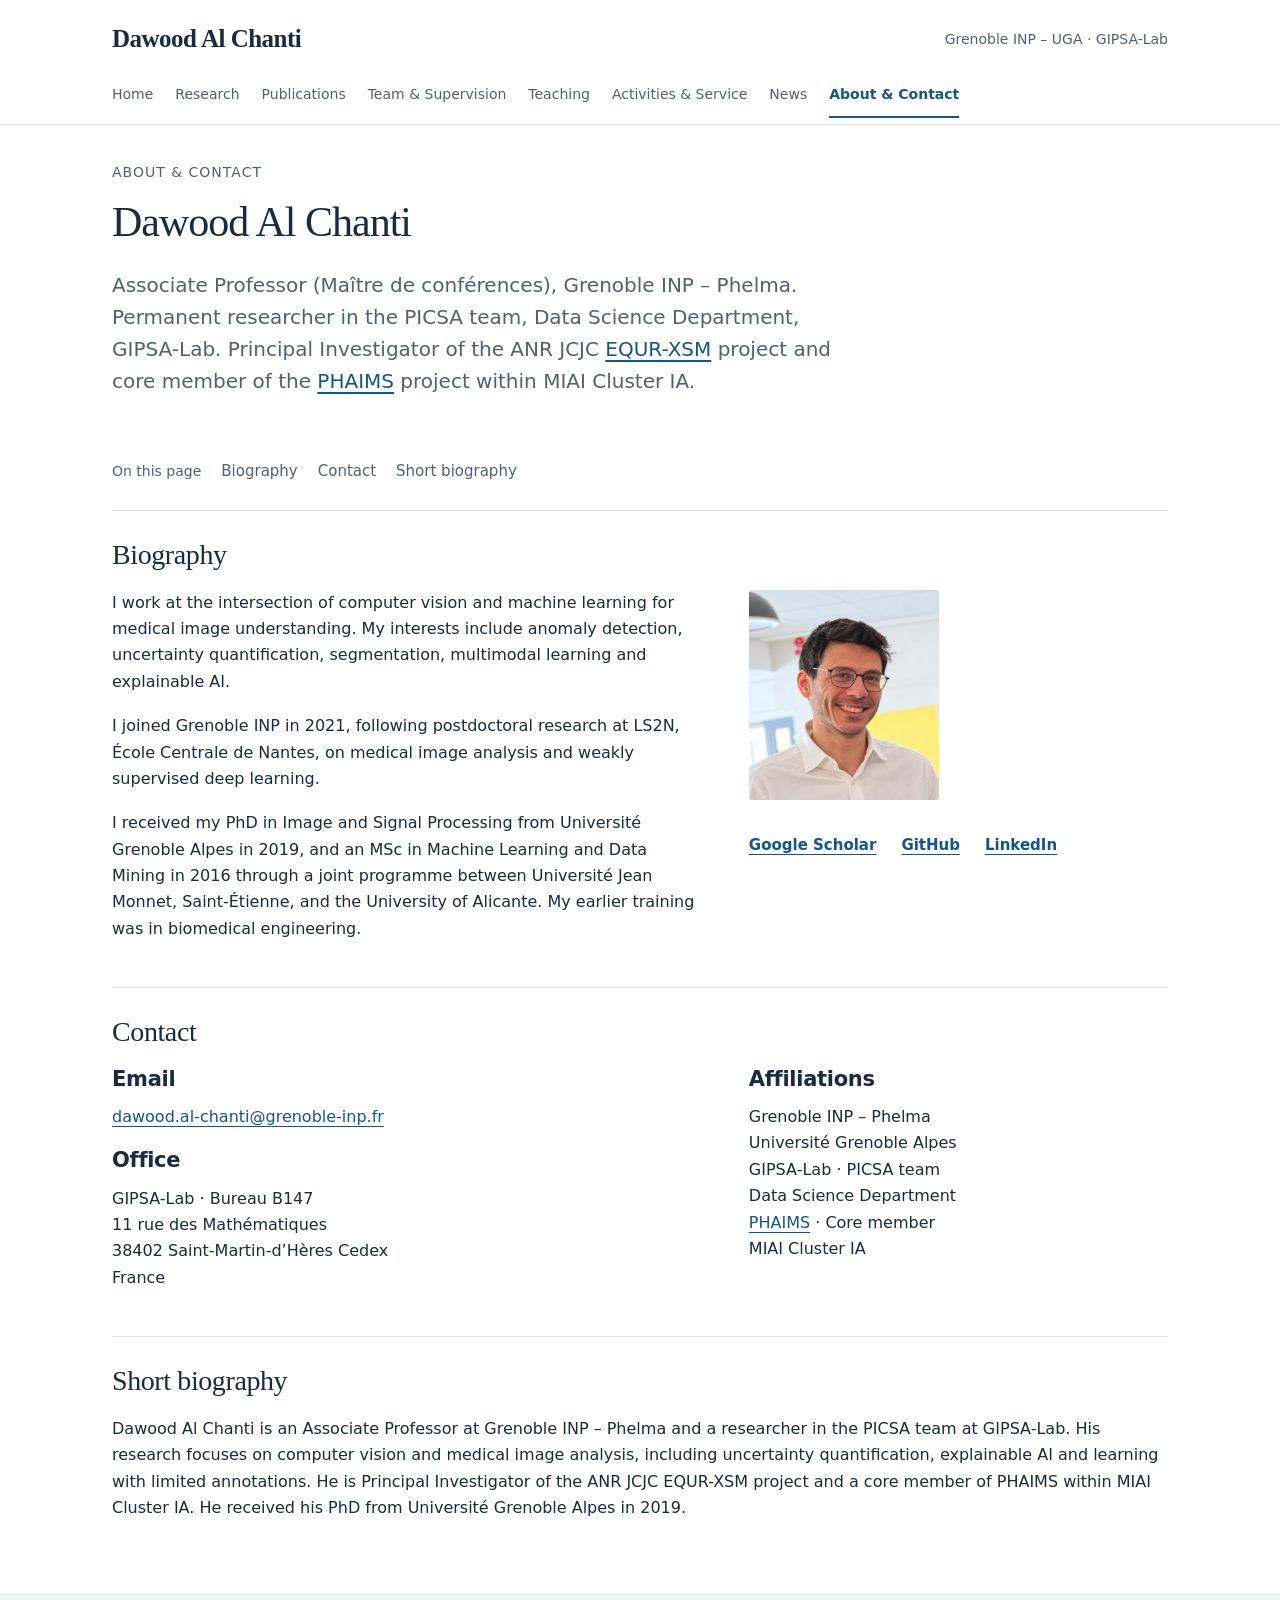
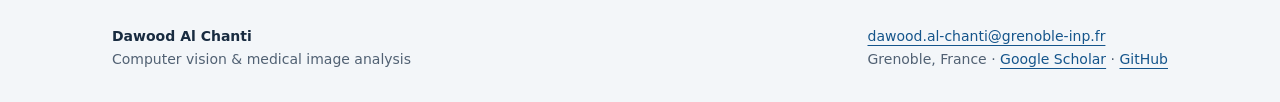
==== commit e6ca466c: "Use enhanced portrait on personal website" ====
--- a/about.html
+++ b/about.html
@@ -1,2 +1,2 @@
 <!doctype html>
-<html lang="en"><head><meta charset="utf-8"><meta name="viewport" content="width=device-width,initial-scale=1"><title>About &amp; contact | Dawood Al Chanti</title><meta name="description" content="Biography and professional contact information for Dawood Al Chanti, Associate Professor at Grenoble INP – Phelma."><meta name="theme-color" content="#122439"><link rel="stylesheet" href="assets/style.css?v=20260922-1"><script type="application/ld+json">{"@context": "https://schema.org", "@type": "Person", "name": "Dawood Al Chanti", "jobTitle": "Associate Professor", "affiliation": {"@type": "Organization", "name": "Grenoble INP \u2013 Phelma / GIPSA-Lab"}, "sameAs": ["https://scholar.google.fr/citations?user=osXo54QAAAAJ&hl=en", "https://github.com/DawoodChanti", "https://www.linkedin.com/in/dawood-a-1231b355"]}</script><link rel="canonical" href="https://dawoodchanti.github.io/about.html"></head><body><a class="skip" href="#main">Skip to content</a><header><div class="wrap mast"><a class="brand" href="index.html">Dawood Al Chanti</a><span class="affiliation">Grenoble INP – UGA · GIPSA-Lab</span></div><nav class="wrap main-nav" aria-label="Main navigation"><a href="index.html">Home</a><a href="research.html">Research</a><a href="publications.html">Publications</a><a href="people.html">Team &amp; Supervision</a><a href="teaching.html">Teaching</a><a href="service.html">Activities &amp; Service</a><a href="news.html">News</a><a href="about.html" aria-current="page">About &amp; Contact</a></nav></header><main tabindex="-1" id="main" class="wrap"><div class="page-head"><p class="eyebrow">About &amp; contact</p><h1>Dawood Al Chanti</h1><p class="lead">Associate Professor (Maître de conférences), Grenoble INP – Phelma. Permanent researcher in the PICSA team, Data Science Department, GIPSA-Lab. Principal Investigator of the ANR JCJC <a href="https://dawoodchanti.github.io/anr-jcjc-equr-xsm/index.html">EQUR-XSM</a> project and core member of the <a href="https://miai-cluster.univ-grenoble-alpes.fr/chairs-/phaims-physics-aware-ai-for-imaging-science-from-space-to-atoms-1641665.kjsp?RH=1697728359000">PHAIMS</a> project within MIAI Cluster IA.</p></div><nav class="page-nav" aria-label="On this page"><span>On this page</span><a href="#biography">Biography</a><a href="#contact">Contact</a><a href="#short-bio">Short biography</a></nav><section class="section" id="biography"><div class="section-head"><h2>Biography</h2></div><div class="two-col"><div><p>I work at the intersection of computer vision and machine learning for medical image understanding. My interests include anomaly detection, uncertainty quantification, segmentation, multimodal learning and explainable AI.</p><p>I joined Grenoble INP in 2021, following postdoctoral research at LS2N, École Centrale de Nantes, on medical image analysis and weakly supervised deep learning.</p><p>I received my PhD in Image and Signal Processing from Université Grenoble Alpes in 2019, and an MSc in Machine Learning and Data Mining in 2016 through a joint programme between Université Jean Monnet, Saint-Étienne, and the University of Alicante. My earlier training was in biomedical engineering.</p></div><div><img class="portrait" src="assets/portrait.jpg" alt="Dawood Al Chanti" width="210" height="250"><div class="links"><a href="https://scholar.google.fr/citations?user=osXo54QAAAAJ&amp;hl=en">Google Scholar</a><a href="https://github.com/DawoodChanti">GitHub</a><a href="https://www.linkedin.com/in/dawood-a-1231b355">LinkedIn</a></div></div></div></section><section class="section" id="contact"><div class="section-head"><h2>Contact</h2></div><div class="two-col"><div><h3>Email</h3><p><a href="mailto:dawood.al-chanti@grenoble-inp.fr">dawood.al-chanti@grenoble-inp.fr</a></p><h3>Office</h3><p>GIPSA-Lab · Bureau B147<br>11 rue des Mathématiques<br>38402 Saint-Martin-d’Hères Cedex<br>France</p></div><div><h3>Affiliations</h3><p>Grenoble INP – Phelma<br>Université Grenoble Alpes<br>GIPSA-Lab · PICSA team<br>Data Science Department<br><a href="https://miai-cluster.univ-grenoble-alpes.fr/chairs-/phaims-physics-aware-ai-for-imaging-science-from-space-to-atoms-1641665.kjsp?RH=1697728359000">PHAIMS</a> · Core member<br>MIAI Cluster IA</p></div></div></section><section class="section" id="short-bio"><div class="section-head"><h2>Short biography</h2></div><p>Dawood Al Chanti is an Associate Professor at Grenoble INP – Phelma and a researcher in the PICSA team at GIPSA-Lab. His research focuses on computer vision and medical image analysis, including uncertainty quantification, explainable AI and learning with limited annotations. He is Principal Investigator of the ANR JCJC EQUR-XSM project and a core member of PHAIMS within MIAI Cluster IA. He received his PhD from Université Grenoble Alpes in 2019.</p></section></main><footer><div class="wrap footer-inner"><div><strong>Dawood Al Chanti</strong><br>Computer vision &amp; medical image analysis</div><div><a href="mailto:dawood.al-chanti@grenoble-inp.fr">dawood.al-chanti@grenoble-inp.fr</a><br>Grenoble, France · <a href="https://scholar.google.fr/citations?user=osXo54QAAAAJ&amp;hl=en">Google Scholar</a> · <a href="https://github.com/DawoodChanti">GitHub</a></div></div></footer></body></html>+<html lang="en"><head><meta charset="utf-8"><meta name="viewport" content="width=device-width,initial-scale=1"><title>About &amp; contact | Dawood Al Chanti</title><meta name="description" content="Biography and professional contact information for Dawood Al Chanti, Associate Professor at Grenoble INP – Phelma."><meta name="theme-color" content="#122439"><link rel="stylesheet" href="assets/style.css?v=20260922-1"><script type="application/ld+json">{"@context": "https://schema.org", "@type": "Person", "name": "Dawood Al Chanti", "jobTitle": "Associate Professor", "affiliation": {"@type": "Organization", "name": "Grenoble INP \u2013 Phelma / GIPSA-Lab"}, "sameAs": ["https://scholar.google.fr/citations?user=osXo54QAAAAJ&hl=en", "https://github.com/DawoodChanti", "https://www.linkedin.com/in/dawood-a-1231b355"]}</script><link rel="canonical" href="https://dawoodchanti.github.io/about.html"></head><body><a class="skip" href="#main">Skip to content</a><header><div class="wrap mast"><a class="brand" href="index.html">Dawood Al Chanti</a><span class="affiliation">Grenoble INP – UGA · GIPSA-Lab</span></div><nav class="wrap main-nav" aria-label="Main navigation"><a href="index.html">Home</a><a href="research.html">Research</a><a href="publications.html">Publications</a><a href="people.html">Team &amp; Supervision</a><a href="teaching.html">Teaching</a><a href="service.html">Activities &amp; Service</a><a href="news.html">News</a><a href="about.html" aria-current="page">About &amp; Contact</a></nav></header><main tabindex="-1" id="main" class="wrap"><div class="page-head"><p class="eyebrow">About &amp; contact</p><h1>Dawood Al Chanti</h1><p class="lead">Associate Professor (Maître de conférences), Grenoble INP – Phelma. Permanent researcher in the PICSA team, Data Science Department, GIPSA-Lab. Principal Investigator of the ANR JCJC <a href="https://dawoodchanti.github.io/anr-jcjc-equr-xsm/index.html">EQUR-XSM</a> project and core member of the <a href="https://miai-cluster.univ-grenoble-alpes.fr/chairs-/phaims-physics-aware-ai-for-imaging-science-from-space-to-atoms-1641665.kjsp?RH=1697728359000">PHAIMS</a> project within MIAI Cluster IA.</p></div><nav class="page-nav" aria-label="On this page"><span>On this page</span><a href="#biography">Biography</a><a href="#contact">Contact</a><a href="#short-bio">Short biography</a></nav><section class="section" id="biography"><div class="section-head"><h2>Biography</h2></div><div class="two-col"><div><p>I work at the intersection of computer vision and machine learning for medical image understanding. My interests include anomaly detection, uncertainty quantification, segmentation, multimodal learning and explainable AI.</p><p>I joined Grenoble INP in 2021, following postdoctoral research at LS2N, École Centrale de Nantes, on medical image analysis and weakly supervised deep learning.</p><p>I received my PhD in Image and Signal Processing from Université Grenoble Alpes in 2019, and an MSc in Machine Learning and Data Mining in 2016 through a joint programme between Université Jean Monnet, Saint-Étienne, and the University of Alicante. My earlier training was in biomedical engineering.</p></div><div><img class="portrait" src="assets/portrait.jpg?v=20261020" alt="Dawood Al Chanti" width="210" height="250"><div class="links"><a href="https://scholar.google.fr/citations?user=osXo54QAAAAJ&amp;hl=en">Google Scholar</a><a href="https://github.com/DawoodChanti">GitHub</a><a href="https://www.linkedin.com/in/dawood-a-1231b355">LinkedIn</a></div></div></div></section><section class="section" id="contact"><div class="section-head"><h2>Contact</h2></div><div class="two-col"><div><h3>Email</h3><p><a href="mailto:dawood.al-chanti@grenoble-inp.fr">dawood.al-chanti@grenoble-inp.fr</a></p><h3>Office</h3><p>GIPSA-Lab · Bureau B147<br>11 rue des Mathématiques<br>38402 Saint-Martin-d’Hères Cedex<br>France</p></div><div><h3>Affiliations</h3><p>Grenoble INP – Phelma<br>Université Grenoble Alpes<br>GIPSA-Lab · PICSA team<br>Data Science Department<br><a href="https://miai-cluster.univ-grenoble-alpes.fr/chairs-/phaims-physics-aware-ai-for-imaging-science-from-space-to-atoms-1641665.kjsp?RH=1697728359000">PHAIMS</a> · Core member<br>MIAI Cluster IA</p></div></div></section><section class="section" id="short-bio"><div class="section-head"><h2>Short biography</h2></div><p>Dawood Al Chanti is an Associate Professor at Grenoble INP – Phelma and a researcher in the PICSA team at GIPSA-Lab. His research focuses on computer vision and medical image analysis, including uncertainty quantification, explainable AI and learning with limited annotations. He is Principal Investigator of the ANR JCJC EQUR-XSM project and a core member of PHAIMS within MIAI Cluster IA. He received his PhD from Université Grenoble Alpes in 2019.</p></section></main><footer><div class="wrap footer-inner"><div><strong>Dawood Al Chanti</strong><br>Computer vision &amp; medical image analysis</div><div><a href="mailto:dawood.al-chanti@grenoble-inp.fr">dawood.al-chanti@grenoble-inp.fr</a><br>Grenoble, France · <a href="https://scholar.google.fr/citations?user=osXo54QAAAAJ&amp;hl=en">Google Scholar</a> · <a href="https://github.com/DawoodChanti">GitHub</a></div></div></footer></body></html>
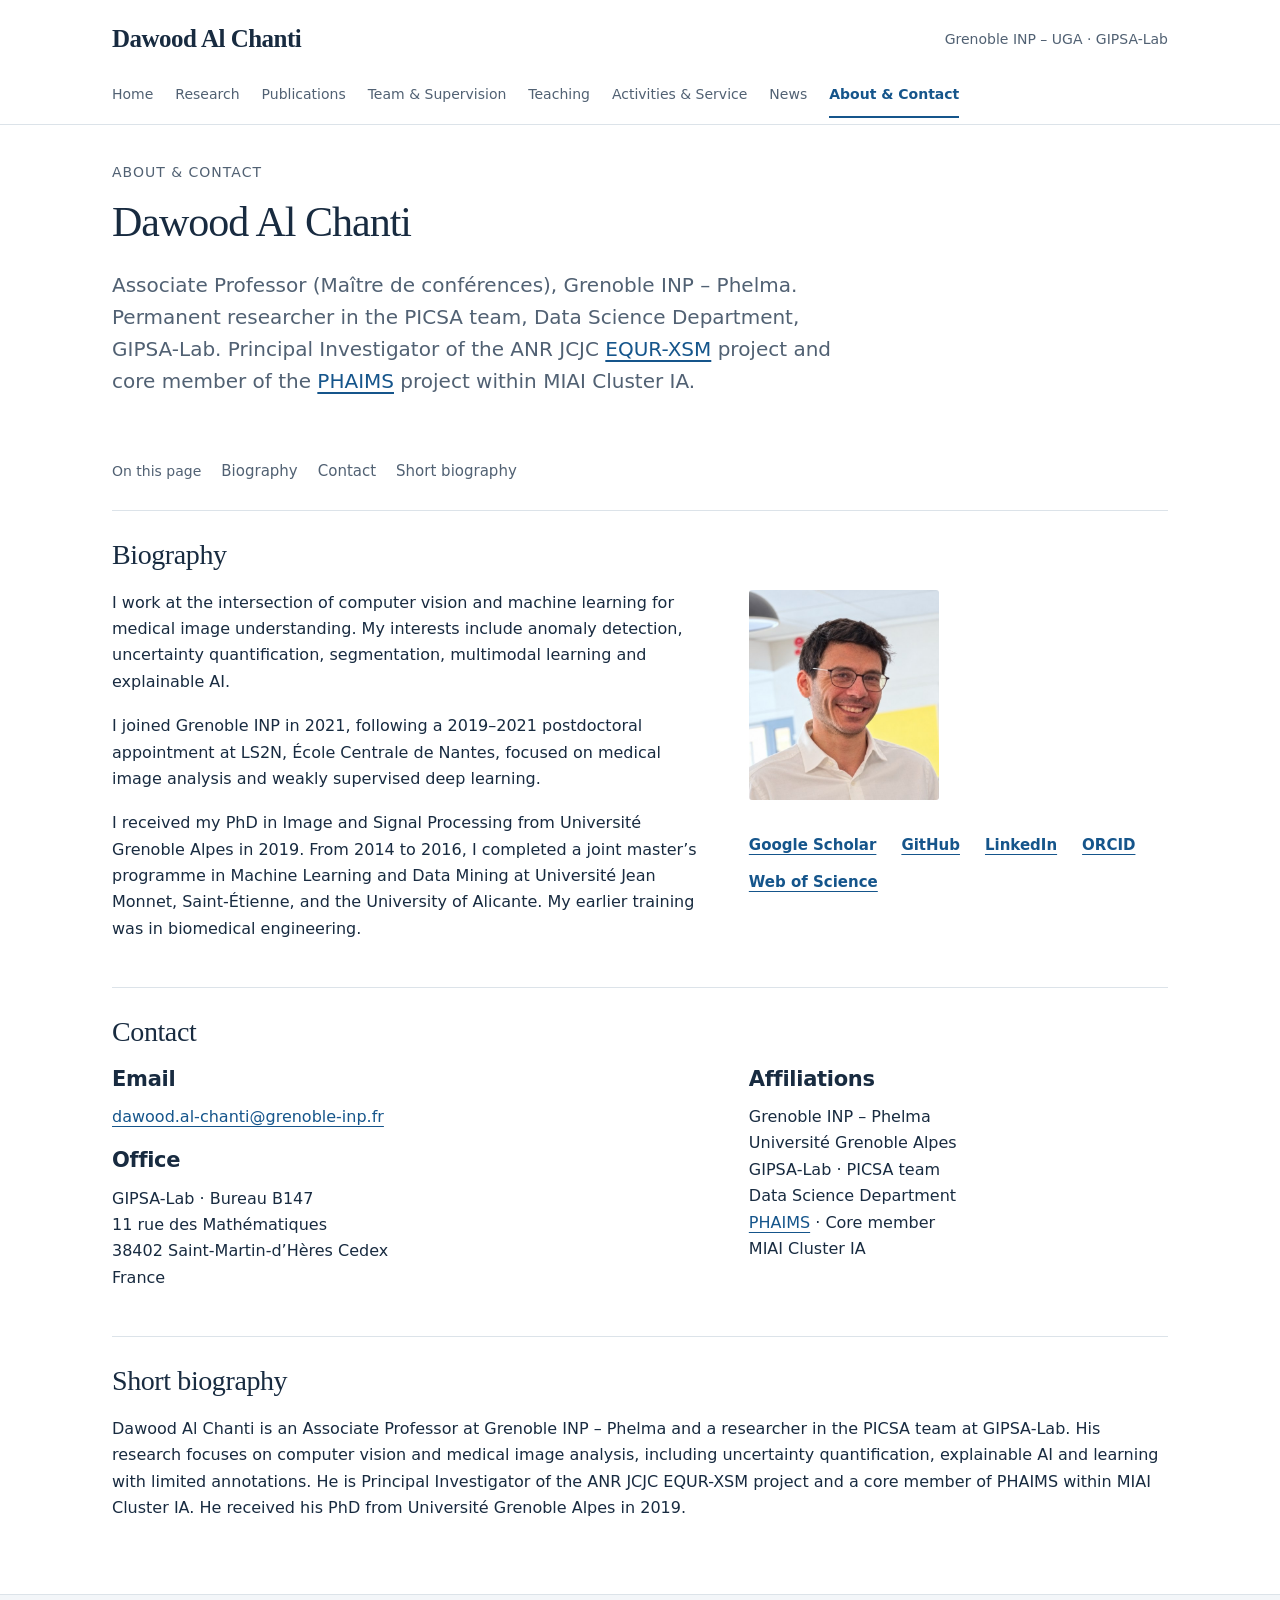
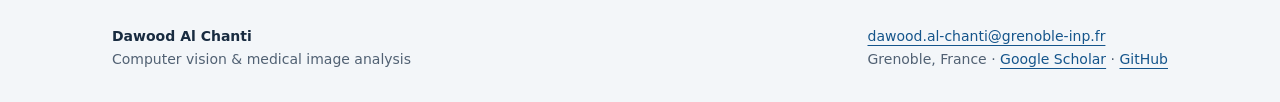
==== commit 64d2ee82: "Align academic website with verified CV; preserve anonymous submissions" ====
--- a/about.html
+++ b/about.html
@@ -1,2 +1,2 @@
 <!doctype html>
-<html lang="en"><head><meta charset="utf-8"><meta name="viewport" content="width=device-width,initial-scale=1"><title>About &amp; contact | Dawood Al Chanti</title><meta name="description" content="Biography and professional contact information for Dawood Al Chanti, Associate Professor at Grenoble INP – Phelma."><meta name="theme-color" content="#122439"><link rel="stylesheet" href="assets/style.css?v=20260922-1"><script type="application/ld+json">{"@context": "https://schema.org", "@type": "Person", "name": "Dawood Al Chanti", "jobTitle": "Associate Professor", "affiliation": {"@type": "Organization", "name": "Grenoble INP \u2013 Phelma / GIPSA-Lab"}, "sameAs": ["https://scholar.google.fr/citations?user=osXo54QAAAAJ&hl=en", "https://github.com/DawoodChanti", "https://www.linkedin.com/in/dawood-a-1231b355"]}</script><link rel="canonical" href="https://dawoodchanti.github.io/about.html"></head><body><a class="skip" href="#main">Skip to content</a><header><div class="wrap mast"><a class="brand" href="index.html">Dawood Al Chanti</a><span class="affiliation">Grenoble INP – UGA · GIPSA-Lab</span></div><nav class="wrap main-nav" aria-label="Main navigation"><a href="index.html">Home</a><a href="research.html">Research</a><a href="publications.html">Publications</a><a href="people.html">Team &amp; Supervision</a><a href="teaching.html">Teaching</a><a href="service.html">Activities &amp; Service</a><a href="news.html">News</a><a href="about.html" aria-current="page">About &amp; Contact</a></nav></header><main tabindex="-1" id="main" class="wrap"><div class="page-head"><p class="eyebrow">About &amp; contact</p><h1>Dawood Al Chanti</h1><p class="lead">Associate Professor (Maître de conférences), Grenoble INP – Phelma. Permanent researcher in the PICSA team, Data Science Department, GIPSA-Lab. Principal Investigator of the ANR JCJC <a href="https://dawoodchanti.github.io/anr-jcjc-equr-xsm/index.html">EQUR-XSM</a> project and core member of the <a href="https://miai-cluster.univ-grenoble-alpes.fr/chairs-/phaims-physics-aware-ai-for-imaging-science-from-space-to-atoms-1641665.kjsp?RH=1697728359000">PHAIMS</a> project within MIAI Cluster IA.</p></div><nav class="page-nav" aria-label="On this page"><span>On this page</span><a href="#biography">Biography</a><a href="#contact">Contact</a><a href="#short-bio">Short biography</a></nav><section class="section" id="biography"><div class="section-head"><h2>Biography</h2></div><div class="two-col"><div><p>I work at the intersection of computer vision and machine learning for medical image understanding. My interests include anomaly detection, uncertainty quantification, segmentation, multimodal learning and explainable AI.</p><p>I joined Grenoble INP in 2021, following postdoctoral research at LS2N, École Centrale de Nantes, on medical image analysis and weakly supervised deep learning.</p><p>I received my PhD in Image and Signal Processing from Université Grenoble Alpes in 2019, and an MSc in Machine Learning and Data Mining in 2016 through a joint programme between Université Jean Monnet, Saint-Étienne, and the University of Alicante. My earlier training was in biomedical engineering.</p></div><div><img class="portrait" src="assets/portrait.jpg?v=20261020" alt="Dawood Al Chanti" width="210" height="250"><div class="links"><a href="https://scholar.google.fr/citations?user=osXo54QAAAAJ&amp;hl=en">Google Scholar</a><a href="https://github.com/DawoodChanti">GitHub</a><a href="https://www.linkedin.com/in/dawood-a-1231b355">LinkedIn</a></div></div></div></section><section class="section" id="contact"><div class="section-head"><h2>Contact</h2></div><div class="two-col"><div><h3>Email</h3><p><a href="mailto:dawood.al-chanti@grenoble-inp.fr">dawood.al-chanti@grenoble-inp.fr</a></p><h3>Office</h3><p>GIPSA-Lab · Bureau B147<br>11 rue des Mathématiques<br>38402 Saint-Martin-d’Hères Cedex<br>France</p></div><div><h3>Affiliations</h3><p>Grenoble INP – Phelma<br>Université Grenoble Alpes<br>GIPSA-Lab · PICSA team<br>Data Science Department<br><a href="https://miai-cluster.univ-grenoble-alpes.fr/chairs-/phaims-physics-aware-ai-for-imaging-science-from-space-to-atoms-1641665.kjsp?RH=1697728359000">PHAIMS</a> · Core member<br>MIAI Cluster IA</p></div></div></section><section class="section" id="short-bio"><div class="section-head"><h2>Short biography</h2></div><p>Dawood Al Chanti is an Associate Professor at Grenoble INP – Phelma and a researcher in the PICSA team at GIPSA-Lab. His research focuses on computer vision and medical image analysis, including uncertainty quantification, explainable AI and learning with limited annotations. He is Principal Investigator of the ANR JCJC EQUR-XSM project and a core member of PHAIMS within MIAI Cluster IA. He received his PhD from Université Grenoble Alpes in 2019.</p></section></main><footer><div class="wrap footer-inner"><div><strong>Dawood Al Chanti</strong><br>Computer vision &amp; medical image analysis</div><div><a href="mailto:dawood.al-chanti@grenoble-inp.fr">dawood.al-chanti@grenoble-inp.fr</a><br>Grenoble, France · <a href="https://scholar.google.fr/citations?user=osXo54QAAAAJ&amp;hl=en">Google Scholar</a> · <a href="https://github.com/DawoodChanti">GitHub</a></div></div></footer></body></html>+<html lang="en"><head><meta charset="utf-8"><meta name="viewport" content="width=device-width,initial-scale=1"><title>About &amp; contact | Dawood Al Chanti</title><meta name="description" content="Biography and professional contact information for Dawood Al Chanti, Associate Professor at Grenoble INP – Phelma."><meta name="theme-color" content="#122439"><link rel="stylesheet" href="assets/style.css?v=20260922-1"><script type="application/ld+json">{"@context": "https://schema.org", "@type": "Person", "name": "Dawood Al Chanti", "jobTitle": "Associate Professor", "affiliation": {"@type": "Organization", "name": "Grenoble INP \u2013 Phelma / GIPSA-Lab"}, "sameAs": ["https://scholar.google.fr/citations?user=osXo54QAAAAJ&hl=en", "https://github.com/DawoodChanti", "https://www.linkedin.com/in/dawood-a-1231b355"]}</script><link rel="canonical" href="https://dawoodchanti.github.io/about.html"></head><body><a class="skip" href="#main">Skip to content</a><header><div class="wrap mast"><a class="brand" href="index.html">Dawood Al Chanti</a><span class="affiliation">Grenoble INP – UGA · GIPSA-Lab</span></div><nav class="wrap main-nav" aria-label="Main navigation"><a href="index.html">Home</a><a href="research.html">Research</a><a href="publications.html">Publications</a><a href="people.html">Team &amp; Supervision</a><a href="teaching.html">Teaching</a><a href="service.html">Activities &amp; Service</a><a href="news.html">News</a><a href="about.html" aria-current="page">About &amp; Contact</a></nav></header><main tabindex="-1" id="main" class="wrap"><div class="page-head"><p class="eyebrow">About &amp; contact</p><h1>Dawood Al Chanti</h1><p class="lead">Associate Professor (Maître de conférences), Grenoble INP – Phelma. Permanent researcher in the PICSA team, Data Science Department, GIPSA-Lab. Principal Investigator of the ANR JCJC <a href="https://dawoodchanti.github.io/anr-jcjc-equr-xsm/index.html">EQUR-XSM</a> project and core member of the <a href="https://miai-cluster.univ-grenoble-alpes.fr/chairs-/phaims-physics-aware-ai-for-imaging-science-from-space-to-atoms-1641665.kjsp?RH=1697728359000">PHAIMS</a> project within MIAI Cluster IA.</p></div><nav class="page-nav" aria-label="On this page"><span>On this page</span><a href="#biography">Biography</a><a href="#contact">Contact</a><a href="#short-bio">Short biography</a></nav><section class="section" id="biography"><div class="section-head"><h2>Biography</h2></div><div class="two-col"><div><p>I work at the intersection of computer vision and machine learning for medical image understanding. My interests include anomaly detection, uncertainty quantification, segmentation, multimodal learning and explainable AI.</p><p>I joined Grenoble INP in 2021, following a 2019–2021 postdoctoral appointment at LS2N, École Centrale de Nantes, focused on medical image analysis and weakly supervised deep learning.</p><p>I received my PhD in Image and Signal Processing from Université Grenoble Alpes in 2019. From 2014 to 2016, I completed a joint master’s programme in Machine Learning and Data Mining at Université Jean Monnet, Saint-Étienne, and the University of Alicante. My earlier training was in biomedical engineering.</p></div><div><img class="portrait" src="assets/portrait.jpg?v=20261020" alt="Dawood Al Chanti" width="210" height="250"><div class="links"><a href="https://scholar.google.fr/citations?user=osXo54QAAAAJ&amp;hl=en">Google Scholar</a><a href="https://github.com/DawoodChanti">GitHub</a><a href="https://www.linkedin.com/in/dawood-a-1231b355">LinkedIn</a><a href="https://orcid.org/0000-0002-6258-6970">ORCID</a><a href="https://www.webofscience.com/wos/author/record/ITU-7469-2023">Web of Science</a></div></div></div></section><section class="section" id="contact"><div class="section-head"><h2>Contact</h2></div><div class="two-col"><div><h3>Email</h3><p><a href="mailto:dawood.al-chanti@grenoble-inp.fr">dawood.al-chanti@grenoble-inp.fr</a></p><h3>Office</h3><p>GIPSA-Lab · Bureau B147<br>11 rue des Mathématiques<br>38402 Saint-Martin-d’Hères Cedex<br>France</p></div><div><h3>Affiliations</h3><p>Grenoble INP – Phelma<br>Université Grenoble Alpes<br>GIPSA-Lab · PICSA team<br>Data Science Department<br><a href="https://miai-cluster.univ-grenoble-alpes.fr/chairs-/phaims-physics-aware-ai-for-imaging-science-from-space-to-atoms-1641665.kjsp?RH=1697728359000">PHAIMS</a> · Core member<br>MIAI Cluster IA</p></div></div></section><section class="section" id="short-bio"><div class="section-head"><h2>Short biography</h2></div><p>Dawood Al Chanti is an Associate Professor at Grenoble INP – Phelma and a researcher in the PICSA team at GIPSA-Lab. His research focuses on computer vision and medical image analysis, including uncertainty quantification, explainable AI and learning with limited annotations. He is Principal Investigator of the ANR JCJC EQUR-XSM project and a core member of PHAIMS within MIAI Cluster IA. He received his PhD from Université Grenoble Alpes in 2019.</p></section></main><footer><div class="wrap footer-inner"><div><strong>Dawood Al Chanti</strong><br>Computer vision &amp; medical image analysis</div><div><a href="mailto:dawood.al-chanti@grenoble-inp.fr">dawood.al-chanti@grenoble-inp.fr</a><br>Grenoble, France · <a href="https://scholar.google.fr/citations?user=osXo54QAAAAJ&amp;hl=en">Google Scholar</a> · <a href="https://github.com/DawoodChanti">GitHub</a></div></div></footer></body></html>
